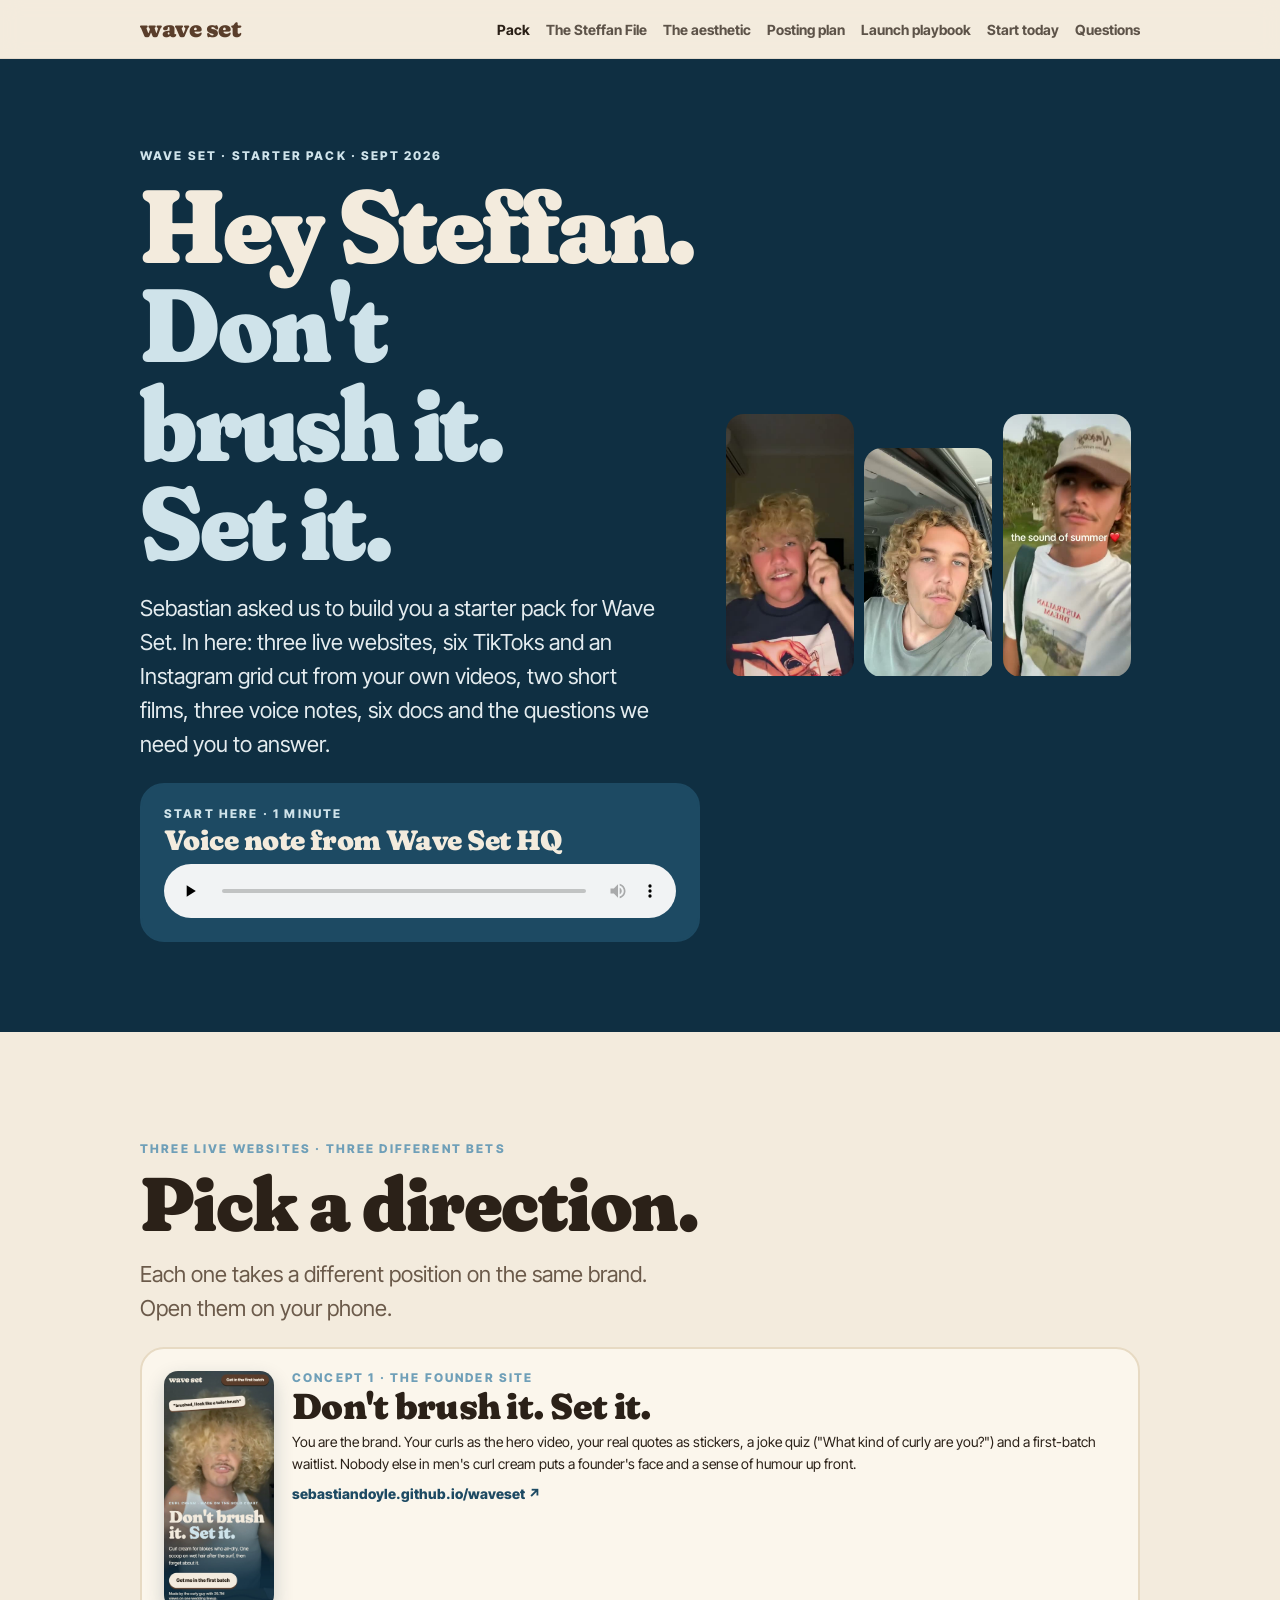
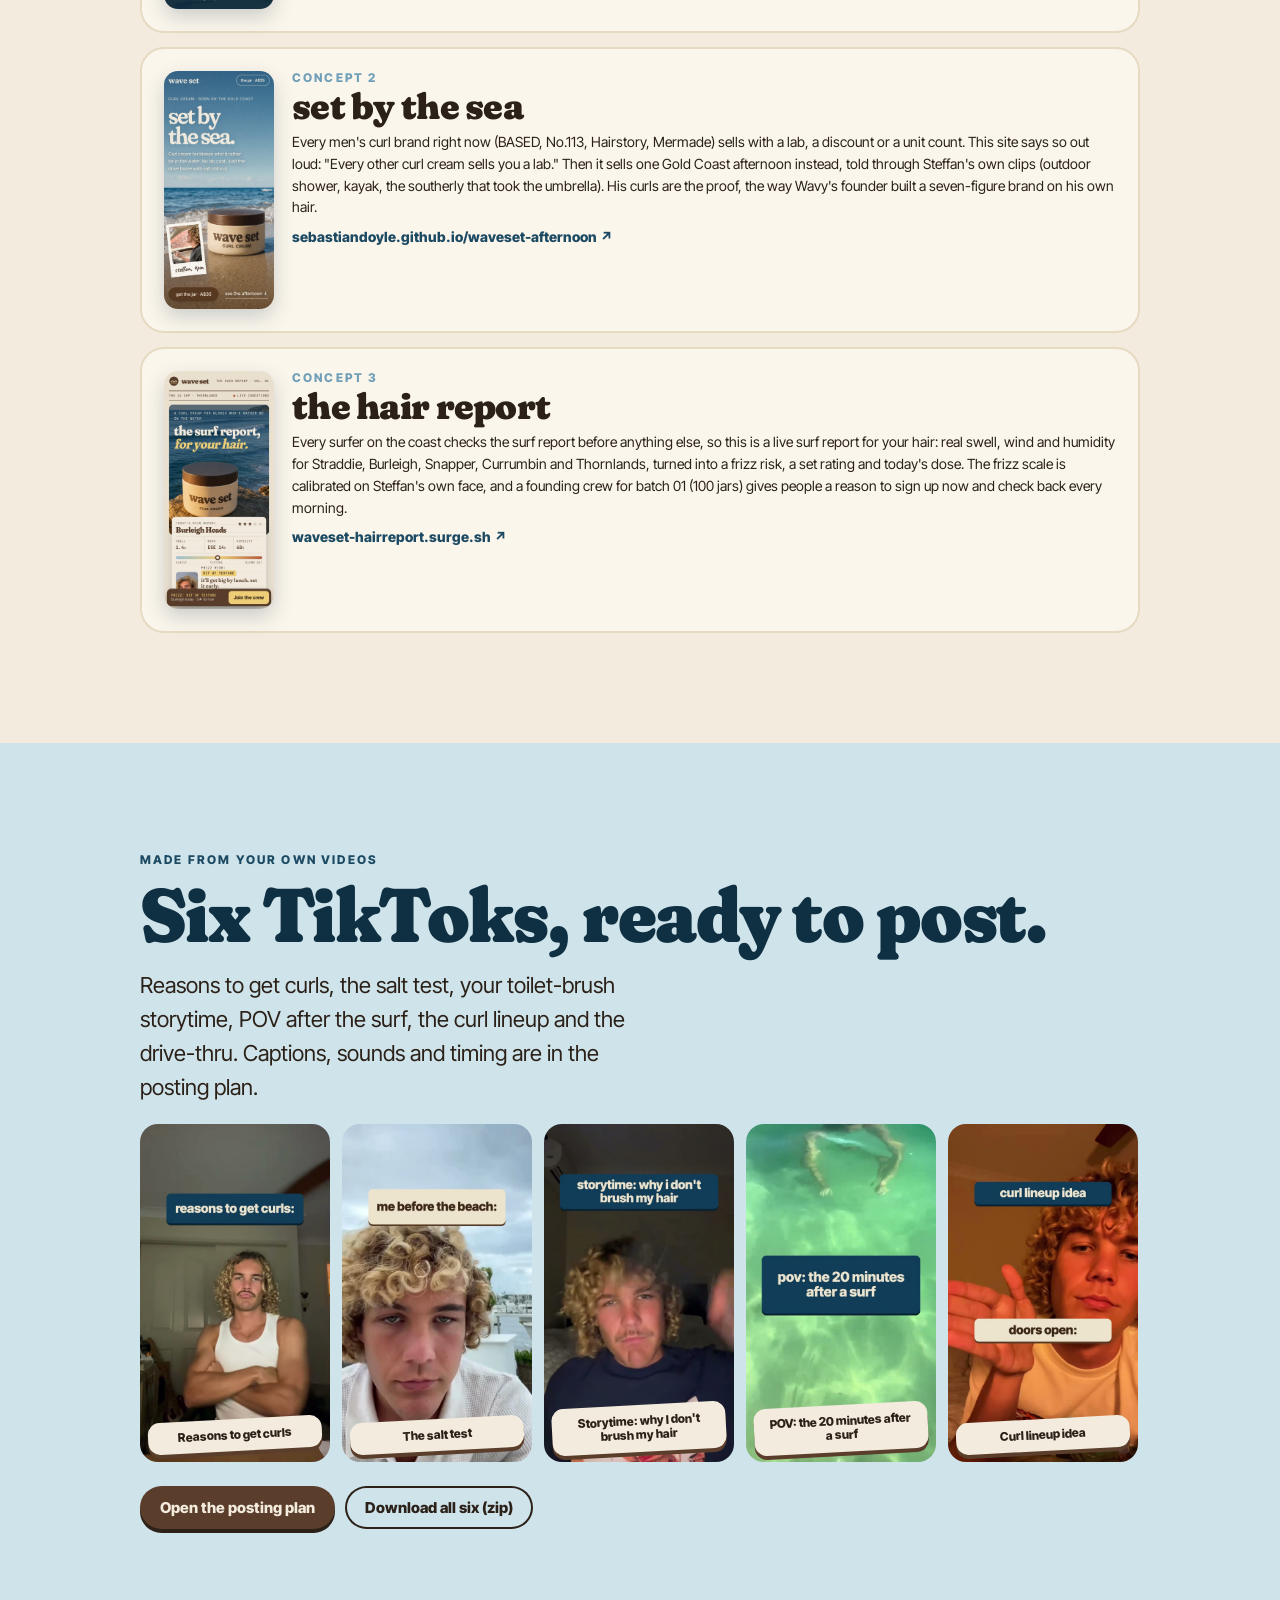
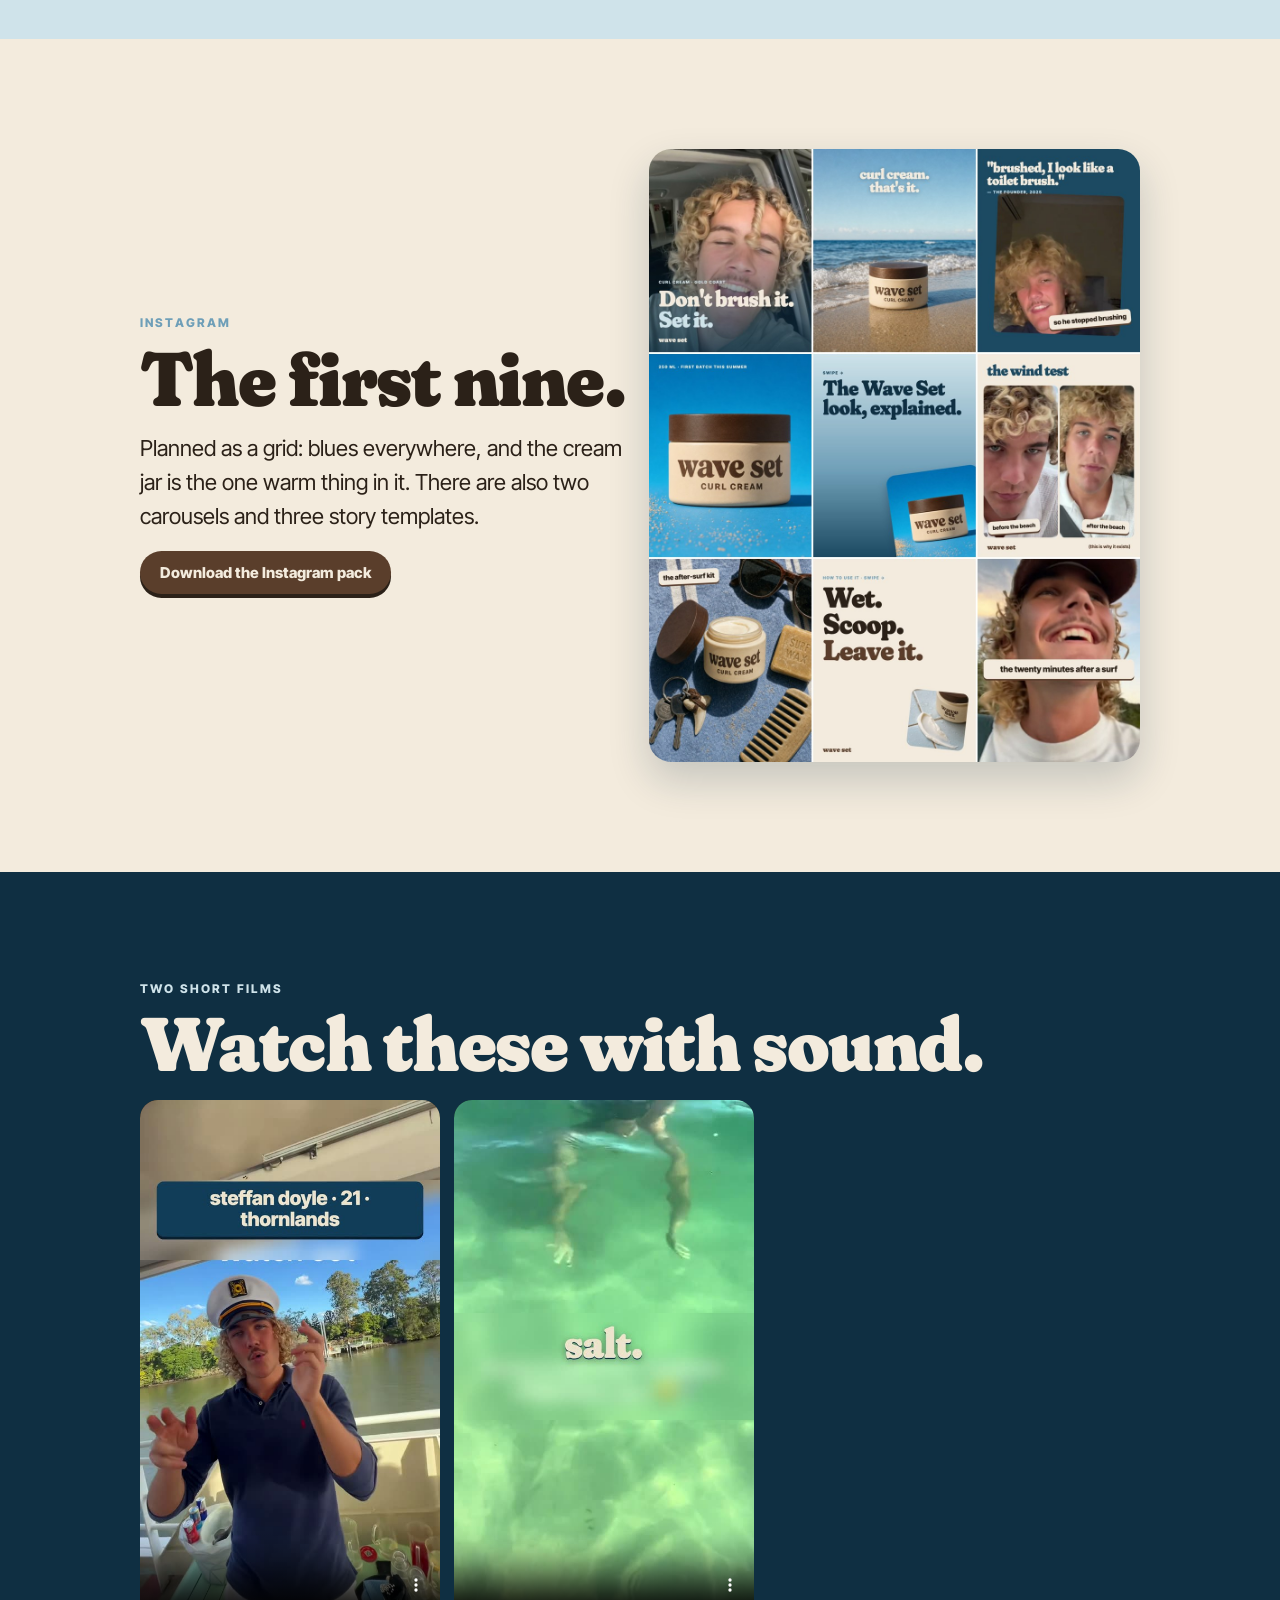
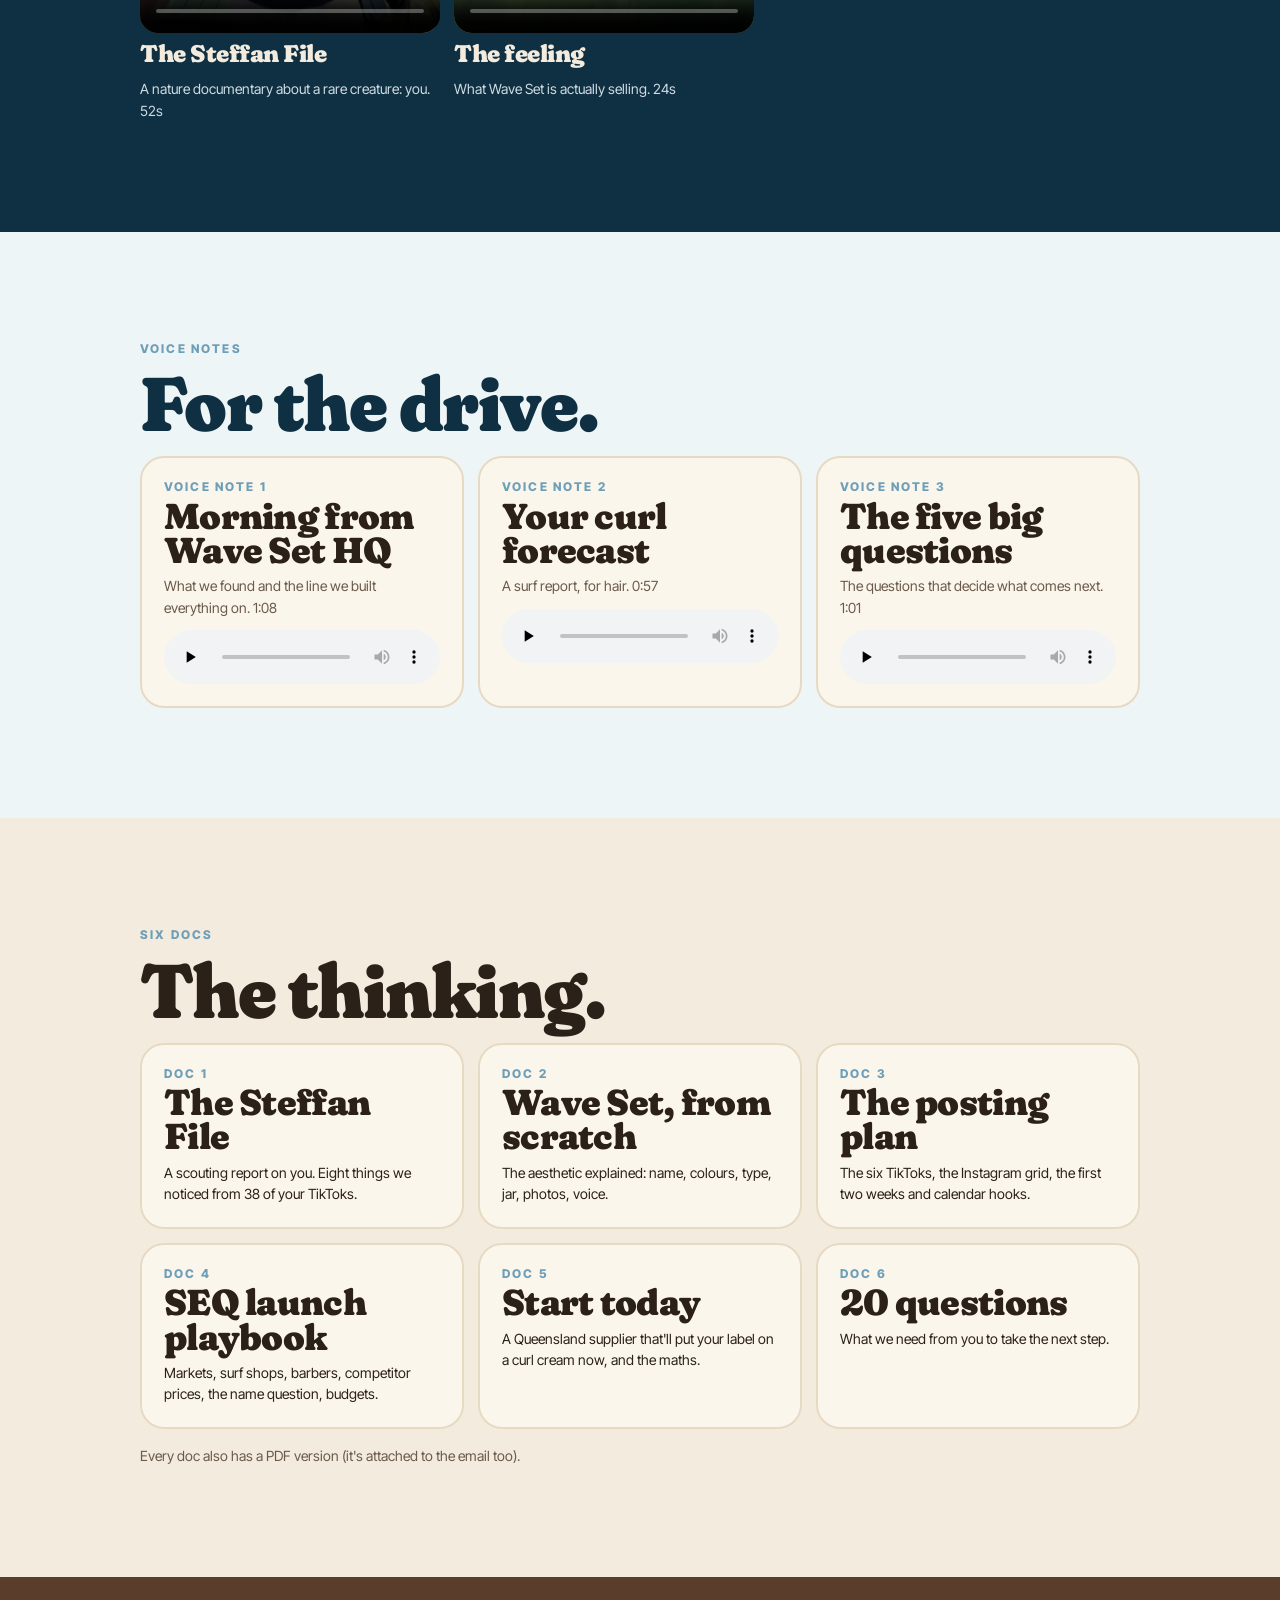
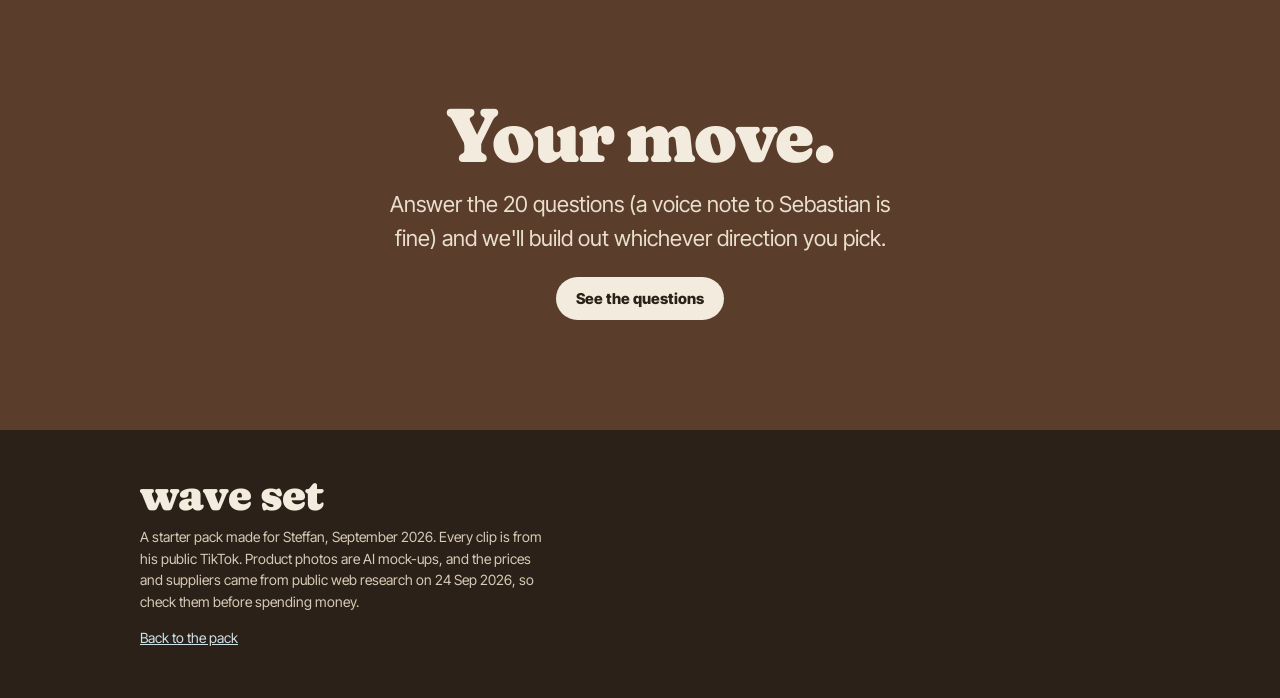
==== index.html @ 89e20f41 "Wave Set starter pack for Steffan Co-Authored-By: Claude Opus 5.5 (1M context) <noreply@anthropic.co" ====
<!doctype html>
<html lang="en-AU"><head><meta charset="utf-8"><meta name="viewport" content="width=device-width, initial-scale=1, viewport-fit=cover">
<meta name="robots" content="noindex, nofollow"><title>Wave Set starter pack</title><meta name="description" content="A Wave Set starter pack for Steffan: websites, TikToks, Instagram, films, voice notes and docs.">
<meta name="theme-color" content="#F3EBDD"><link rel="icon" href="data:image/svg+xml,<svg xmlns='http://www.w3.org/2000/svg' viewBox='0 0 64 64'><rect width='64' height='64' rx='16' fill='%23F3EBDD'/><path d='M8 38c8-10 16-10 24 0s16 10 24 0' stroke='%235A3E2B' stroke-width='7' fill='none' stroke-linecap='round'/></svg>"><link rel="preconnect" href="https://fonts.googleapis.com"><link rel="preconnect" href="https://fonts.gstatic.com" crossorigin><link href="https://fonts.googleapis.com/css2?family=Fraunces:opsz,wght,SOFT,WONK@9..144,400..900,0..100,0..1&family=Inter+Tight:wght@400;500;600;700;800&display=swap" rel="stylesheet"><link rel="stylesheet" href="style.css"></head>
<body>
<header class="top"><div class="wrap"><a class="logo d" href="index.html">wave set</a><nav><a href="index.html" class=on>Pack</a><a href="steffan-file.html">The Steffan File</a><a href="aesthetic.html">The aesthetic</a><a href="posting-plan.html">Posting plan</a><a href="playbook.html">Launch playbook</a><a href="start-today.html">Start today</a><a href="questions.html">Questions</a></nav></div></header>
<style>
.hub-hero{background:var(--deep);color:var(--cream);overflow:hidden;position:relative}
.hub-hero .wrap{display:grid;gap:26px;padding-top:clamp(40px,8vw,90px);padding-bottom:clamp(40px,8vw,90px);position:relative;z-index:2}
.hub-hero h1{color:var(--cream)} .hub-hero h1 em{font-style:normal;color:var(--sky)}
.hub-hero .lede{color:#e4ecef}
.hub-hero .strip{display:flex;gap:10px} .hub-hero .strip video{width:31%;aspect-ratio:9/16;object-fit:cover;border-radius:18px}
.hub-hero audio{width:100%;margin-top:10px}
@media(min-width:760px){.sitecard{grid-template-columns:170px minmax(0,1fr);gap:26px}.sitecard img{width:170px}}
@media(min-width:860px){.hub-hero .wrap{grid-template-columns:1.15fr .85fr;align-items:center}}
.sitecard{display:grid;grid-template-columns:110px minmax(0,1fr);overflow-wrap:anywhere;gap:18px;text-decoration:none;color:var(--ink);align-items:start;transition:transform .15s}
.sitecard:hover{transform:translateY(-3px)}
.sitecard img{border-radius:14px;width:110px;aspect-ratio:390/844;object-fit:cover;object-position:top;box-shadow:0 8px 20px rgba(15,47,66,.2)}
.vrail{display:flex;gap:12px;overflow-x:auto;scroll-snap-type:x mandatory;padding:10px 0 6px;scrollbar-width:none} .vrail::-webkit-scrollbar{display:none}
.vthumb{position:relative;flex:0 0 min(44vw,190px);aspect-ratio:9/16;border-radius:18px;overflow:hidden;scroll-snap-align:start;background:#000}
.vthumb video{width:100%;height:100%;object-fit:cover}
.vthumb .sticker{position:absolute;left:8px;right:8px;bottom:10px;font-size:12px;text-align:center}
.vn audio{width:100%;margin-top:12px}
.doccard{text-decoration:none;color:var(--ink);transition:transform .15s} .doccard:hover{transform:translateY(-3px)}
.films{display:grid;gap:14px;grid-template-columns:1fr 1fr} .films video{width:100%;aspect-ratio:9/16;border-radius:18px;background:#000}
@media(min-width:760px){.films{grid-template-columns:repeat(2,minmax(0,300px))}}
</style>
<header class="hub-hero"><div class="wrap">
 <div><p class="eyebrow" style="color:var(--sky)">Wave Set · starter pack · Sept 2026</p>
 <h1 class="d" style="margin:14px 0 18px;font-size:clamp(46px,12vw,104px)">Hey Steffan.<br><em>Don't brush&nbsp;it. Set&nbsp;it.</em></h1>
 <p class="lede">Sebastian asked us to build you a starter pack for Wave Set. In here: three live websites, six TikToks and an Instagram grid cut from your own videos, two short films, three voice notes, six docs and the questions we need you to answer.</p>
 <div class="card blue" style="margin-top:22px;background:var(--swell);border-color:var(--swell)"><p class="eyebrow" style="color:var(--sky)">Start here · 1 minute</p><p class="d" style="font-size:28px;margin-top:6px">Voice note from Wave Set HQ</p><audio controls preload="none" src="audio/vn1-wave-set-hq.mp3"></audio></div></div>
 <div class="strip"><video src="media/toiletbrush.mp4" autoplay muted loop playsinline poster="media/toiletbrush.jpg"></video><video src="media/strand.mp4" autoplay muted loop playsinline poster="media/strand.jpg" style="margin-top:34px"></video><video src="media/summer.mp4" autoplay muted loop playsinline poster="media/summer.jpg"></video></div>
</div></header>

<section id="sites"><div class="wrap"><p class="eyebrow">Three live websites · three different bets</p><h2 class="d">Pick a direction.</h2>
<p class="lede muted" style="margin-bottom:22px">Each one takes a different position on the same brand. Open them on your phone.</p>
<div class="grid3" style="grid-template-columns:1fr"><a class="card sitecard" href="https://sebastiandoyle.github.io/waveset/" target="_blank" rel="noopener"><img src="img/site1.jpg" alt="" loading="lazy"><div><p class="eyebrow">Concept 1 · the founder site</p><h3 class="d">Don't brush it. Set it.</h3><p class="small">You are the brand. Your curls as the hero video, your real quotes as stickers, a joke quiz ("What kind of curly are you?") and a first-batch waitlist. Nobody else in men's curl cream puts a founder's face and a sense of humour up front.</p><p class="small" style="margin-top:8px;font-weight:800;color:var(--swell)">sebastiandoyle.github.io/waveset ↗</p></div></a><a class="card sitecard" href="https://sebastiandoyle.github.io/waveset-afternoon/" target="_blank" rel="noopener"><img src="img/site2.jpg" alt="" loading="lazy"><div><p class="eyebrow">Concept 2</p><h3 class="d">set by the sea</h3><p class="small">Every men's curl brand right now (BASED, No.113, Hairstory, Mermade) sells with a lab, a discount or a unit count. This site says so out loud: "Every other curl cream sells you a lab." Then it sells one Gold Coast afternoon instead, told through Steffan's own clips (outdoor shower, kayak, the southerly that took the umbrella). His curls are the proof, the way Wavy's founder built a seven-figure brand on his own hair.</p><p class="small" style="margin-top:8px;font-weight:800;color:var(--swell)">sebastiandoyle.github.io/waveset-afternoon ↗</p></div></a><a class="card sitecard" href="https://waveset-hairreport.surge.sh" target="_blank" rel="noopener"><img src="img/site3.jpg" alt="" loading="lazy"><div><p class="eyebrow">Concept 3</p><h3 class="d">the hair report</h3><p class="small">Every surfer on the coast checks the surf report before anything else, so this is a live surf report for your hair: real swell, wind and humidity for Straddie, Burleigh, Snapper, Currumbin and Thornlands, turned into a frizz risk, a set rating and today's dose. The frizz scale is calibrated on Steffan's own face, and a founding crew for batch 01 (100 jars) gives people a reason to sign up now and check back every morning.</p><p class="small" style="margin-top:8px;font-weight:800;color:var(--swell)">waveset-hairreport.surge.sh ↗</p></div></a></div></div></section>

<section id="tiktoks" style="background:var(--sky)"><div class="wrap"><p class="eyebrow" style="color:var(--swell)">Made from your own videos</p><h2 class="d" style="color:var(--deep)">Six TikToks, ready to post.</h2>
<p class="lede" style="margin-bottom:10px">Reasons to get curls, the salt test, your toilet-brush storytime, POV after the surf, the curl lineup and the drive-thru. Captions, sounds and timing are in the posting plan.</p>
<div class="vrail"><a href="posting-plan.html" class="vthumb"><video src="video/01-reasons-to-get-curls.mp4" poster="video/01-reasons-to-get-curls.jpg" muted loop playsinline preload="none"></video><span class="sticker">Reasons to get curls</span></a><a href="posting-plan.html" class="vthumb"><video src="video/02-salt-test.mp4" poster="video/02-salt-test.jpg" muted loop playsinline preload="none"></video><span class="sticker">The salt test</span></a><a href="posting-plan.html" class="vthumb"><video src="video/03-storytime-toilet-brush.mp4" poster="video/03-storytime-toilet-brush.jpg" muted loop playsinline preload="none"></video><span class="sticker">Storytime: why I don't brush my hair</span></a><a href="posting-plan.html" class="vthumb"><video src="video/04-pov-after-the-surf.mp4" poster="video/04-pov-after-the-surf.jpg" muted loop playsinline preload="none"></video><span class="sticker">POV: the 20 minutes after a surf</span></a><a href="posting-plan.html" class="vthumb"><video src="video/05-curl-lineup.mp4" poster="video/05-curl-lineup.jpg" muted loop playsinline preload="none"></video><span class="sticker">Curl lineup idea</span></a><a href="posting-plan.html" class="vthumb"><video src="video/06-drive-thru.mp4" poster="video/06-drive-thru.jpg" muted loop playsinline preload="none"></video><span class="sticker">The drive-thru</span></a></div><p style="margin-top:18px"><a class="btn" href="posting-plan.html">Open the posting plan</a> <a class="btn ghost" href="dl/wave-set-tiktoks.zip" download style="margin-left:6px">Download all six (zip)</a></p></div></section>

<section id="instagram"><div class="wrap"><div class="grid2" style="align-items:center"><div><p class="eyebrow">Instagram</p><h2 class="d">The first nine.</h2><p class="lede">Planned as a grid: blues everywhere, and the cream jar is the one warm thing in it. There are also two carousels and three story templates.</p><p style="margin-top:18px"><a class="btn" href="dl/wave-set-instagram-pack.zip" download>Download the Instagram pack</a></p></div>
<img src="ig/grid-preview.jpg" alt="The planned Instagram grid" style="border-radius:22px;box-shadow:0 18px 40px rgba(15,47,66,.2)" loading="lazy"></div></div></section>

<section id="films" style="background:var(--deep);color:var(--cream)"><div class="wrap"><p class="eyebrow" style="color:var(--sky)">Two short films</p><h2 class="d">Watch these with sound.</h2>
<div class="films" style="margin-top:20px"><div><video src="video/the-steffan-file.mp4" poster="video/the-steffan-file.jpg" controls playsinline preload="none"></video><p class="d" style="font-size:24px;margin-top:10px">The Steffan File</p><p class="small" style="color:#cfdbe2">A nature documentary about a rare creature: you. 52s</p></div>
<div><video src="video/the-feeling.mp4" poster="video/the-feeling.jpg" controls playsinline preload="none"></video><p class="d" style="font-size:24px;margin-top:10px">The feeling</p><p class="small" style="color:#cfdbe2">What Wave Set is actually selling. 24s</p></div></div></div></section>

<section id="voice" style="background:var(--foam)"><div class="wrap"><p class="eyebrow">Voice notes</p><h2 class="d" style="color:var(--deep)">For the drive.</h2><div class="grid3"><div class="card vn"><p class="eyebrow">Voice note 1</p><h3 class="d">Morning from Wave Set HQ</h3><p class="small muted">What we found and the line we built everything on. 1:08</p><audio controls preload="none" src="audio/vn1-wave-set-hq.mp3"></audio></div><div class="card vn"><p class="eyebrow">Voice note 2</p><h3 class="d">Your curl forecast</h3><p class="small muted">A surf report, for hair. 0:57</p><audio controls preload="none" src="audio/vn2-curl-forecast.mp3"></audio></div><div class="card vn"><p class="eyebrow">Voice note 3</p><h3 class="d">The five big questions</h3><p class="small muted">The questions that decide what comes next. 1:01</p><audio controls preload="none" src="audio/vn3-five-questions.mp3"></audio></div></div></div></section>

<section id="docs"><div class="wrap"><p class="eyebrow">Six docs</p><h2 class="d">The thinking.</h2><div class="grid3"><a class="card doccard" href="steffan-file.html"><p class="eyebrow">Doc 1</p><h3 class="d">The Steffan File</h3><p class="small">A scouting report on you. Eight things we noticed from 38 of your TikToks.</p></a><a class="card doccard" href="aesthetic.html"><p class="eyebrow">Doc 2</p><h3 class="d">Wave Set, from scratch</h3><p class="small">The aesthetic explained: name, colours, type, jar, photos, voice.</p></a><a class="card doccard" href="posting-plan.html"><p class="eyebrow">Doc 3</p><h3 class="d">The posting plan</h3><p class="small">The six TikToks, the Instagram grid, the first two weeks and calendar hooks.</p></a><a class="card doccard" href="playbook.html"><p class="eyebrow">Doc 4</p><h3 class="d">SEQ launch playbook</h3><p class="small">Markets, surf shops, barbers, competitor prices, the name question, budgets.</p></a><a class="card doccard" href="start-today.html"><p class="eyebrow">Doc 5</p><h3 class="d">Start today</h3><p class="small">A Queensland supplier that'll put your label on a curl cream now, and the maths.</p></a><a class="card doccard" href="questions.html"><p class="eyebrow">Doc 6</p><h3 class="d">20 questions</h3><p class="small">What we need from you to take the next step.</p></a></div>
<p class="small muted" style="margin-top:16px">Every doc also has a PDF version (it's attached to the email too).</p></div></section>

<section style="background:var(--brown);color:var(--cream);text-align:center"><div class="wrap narrow"><h2 class="d" style="color:var(--cream)">Your move.</h2><p class="lede" style="margin:0 auto 22px;color:#eadfcd">Answer the 20 questions (a voice note to Sebastian is fine) and we'll build out whichever direction you pick.</p><a class="btn light" href="questions.html">See the questions</a></div></section>
<script>
const io=new IntersectionObserver(es=>es.forEach(e=>{const v=e.target;if(e.isIntersecting){v.play().catch(()=>{})}else v.pause()}),{threshold:.4});
document.querySelectorAll('.vthumb video').forEach(v=>io.observe(v));
</script>
<footer><div class="wrap"><p class="d">wave set</p><p style="margin-top:10px;max-width:52ch">A starter pack made for Steffan, September 2026. Every clip is from his public TikTok. Product photos are AI mock-ups, and the prices and suppliers came from public web research on 24 Sep 2026, so check them before spending money.</p>
<p class="noprint" style="margin-top:14px"><a href="index.html">Back to the pack</a></p></div></footer>
</body></html>
---- style.css ----
:root{
  --ocean:#6F9FB8; --sky:#CFE3EA; --foam:#EEF5F7; --swell:#1D4A63; --deep:#0F2F42;
  --cream:#F3EBDD; --sand:#E7DAC3; --paper:#FBF6EC; --brown:#5A3E2B; --ink:#2B2118; --muted:#6b5a4a;
  --pad:clamp(16px,4.5vw,40px); --r:22px;
  --display:'Fraunces',Georgia,serif; --body:'Inter Tight',system-ui,-apple-system,sans-serif;
}
*{box-sizing:border-box;margin:0;padding:0}
html{-webkit-text-size-adjust:100%;scroll-behavior:smooth}
body{background:var(--cream);color:var(--ink);font:17px/1.55 var(--body);overflow-x:hidden}
img,video,audio{display:block;max-width:100%}
a{color:var(--swell)}
.d{font-family:var(--display);font-variation-settings:'SOFT' 100,'WONK' 1;font-weight:900;letter-spacing:-.02em;line-height:.95}
.wrap{max-width:1080px;margin:0 auto;padding:0 var(--pad)}
.narrow{max-width:760px}
.eyebrow{font:800 12px/1.2 var(--body);letter-spacing:.18em;text-transform:uppercase;color:var(--ocean)}
.btn{display:inline-flex;align-items:center;gap:8px;border:0;cursor:pointer;font:800 15px/1 var(--body);padding:14px 20px;border-radius:999px;background:var(--brown);color:var(--cream);text-decoration:none;box-shadow:0 4px 0 var(--ink)}
.btn.light{background:var(--cream);color:var(--ink);box-shadow:0 4px 0 var(--brown)}
.btn.ghost{background:transparent;color:var(--ink);box-shadow:inset 0 0 0 2px var(--ink)}
.sticker{display:inline-block;background:var(--cream);color:var(--ink);font:800 15px/1.2 var(--body);padding:9px 13px;border-radius:12px;box-shadow:0 4px 0 var(--brown);transform:rotate(-3deg)}

.top{position:sticky;top:0;z-index:40;background:rgba(243,235,221,.92);backdrop-filter:blur(10px);-webkit-backdrop-filter:blur(10px);border-bottom:1px solid rgba(43,33,24,.08)}
.top .wrap{display:flex;align-items:center;justify-content:space-between;height:58px;gap:12px}
.top .logo{font-size:24px;color:var(--brown);text-decoration:none}
.top nav{display:flex;gap:16px;overflow-x:auto;scrollbar-width:none;font:700 14px var(--body)}
.top nav::-webkit-scrollbar{display:none}
.top nav a{color:var(--ink);text-decoration:none;white-space:nowrap;opacity:.75}
.top nav a:hover,.top nav a.on{opacity:1;text-decoration:underline;text-underline-offset:4px}
@media (max-width:720px){.top nav{display:none}}

section{padding:clamp(56px,9vw,110px) 0}
h1{font-size:clamp(52px,13vw,120px)}
h2{font-size:clamp(40px,9vw,76px);margin:12px 0 16px}
h3{font-size:clamp(26px,5.5vw,36px);margin:4px 0 8px}
p+p{margin-top:12px}
.lede{font-size:clamp(18px,4.4vw,22px);max-width:40ch}
.muted{color:var(--muted)}
.small{font-size:14px}

.grid2{display:grid;gap:18px}
.grid3{display:grid;gap:14px}
@media (min-width:760px){.grid2{grid-template-columns:1fr 1fr}.grid3{grid-template-columns:repeat(3,1fr)}}

.card{background:var(--paper);border:2px solid var(--sand);border-radius:24px;padding:22px}
.card.blue{background:var(--deep);border-color:var(--deep);color:var(--cream)}
.card.blue a{color:var(--sky)}

/* doc pages */
.doc-hero{background:var(--ocean);color:var(--cream);padding:clamp(48px,9vw,100px) 0 clamp(36px,6vw,64px)}
.doc-hero h1{color:var(--cream)}
.doc-hero .lede{color:#f5efe4;margin-top:16px}
.doc{padding:40px 0 90px}
.doc h2{font-size:clamp(34px,7vw,56px);margin:56px 0 14px;color:var(--deep)}
.doc h3{color:var(--brown)}
.doc ul,.doc ol{padding-left:22px;margin:10px 0}
.doc li{margin:6px 0}
.doc .card{margin:16px 0}
.doc img.full{border-radius:22px;margin:18px 0;width:100%}
.tbl{width:100%;overflow-x:auto;margin:14px 0;-webkit-overflow-scrolling:touch}
table{border-collapse:collapse;width:100%;min-width:560px;font-size:15px;background:var(--paper);border-radius:16px;overflow:hidden}
th,td{text-align:left;padding:10px 12px;border-bottom:1px solid var(--sand);vertical-align:top}
th{background:var(--sand);font:800 12px var(--body);letter-spacing:.08em;text-transform:uppercase}
tr.hl td{background:#e6f0f4;font-weight:700}
.src{font-size:12px;color:var(--muted);margin-top:6px}
.src a{color:var(--muted)}
.callout{border-left:6px solid var(--brown);background:var(--paper);padding:16px 18px;border-radius:0 18px 18px 0;margin:18px 0}
.swatches{display:grid;grid-template-columns:repeat(auto-fit,minmax(120px,1fr));gap:10px;margin:16px 0}
.sw{border-radius:18px;height:130px;padding:12px;display:flex;flex-direction:column;justify-content:flex-end;font:800 13px/1.3 var(--body)}
.pill{display:inline-block;font:800 12px var(--body);letter-spacing:.08em;text-transform:uppercase;padding:6px 10px;border-radius:999px;background:var(--sky);color:var(--deep)}

footer{background:var(--ink);color:#d8cbb6;padding:44px 0 50px;font-size:14px}
footer .d{font-size:44px;color:var(--cream)}
footer a{color:var(--sky)}

@media print{
  .top,footer .noprint,.noprint{display:none!important}
  body{background:#fff;font-size:12.5px}
  .doc-hero{padding:10px 0 16px;background:none!important;color:var(--ink)}
  .doc-hero h1{color:var(--brown)!important;font-size:54px}
  .doc-hero .lede{color:var(--ink)!important}
  .doc-hero .eyebrow{color:var(--ocean)!important}
  section,.doc{padding:18px 0}
  .card,.callout,table,img{break-inside:avoid}
  h2{break-after:avoid}
}
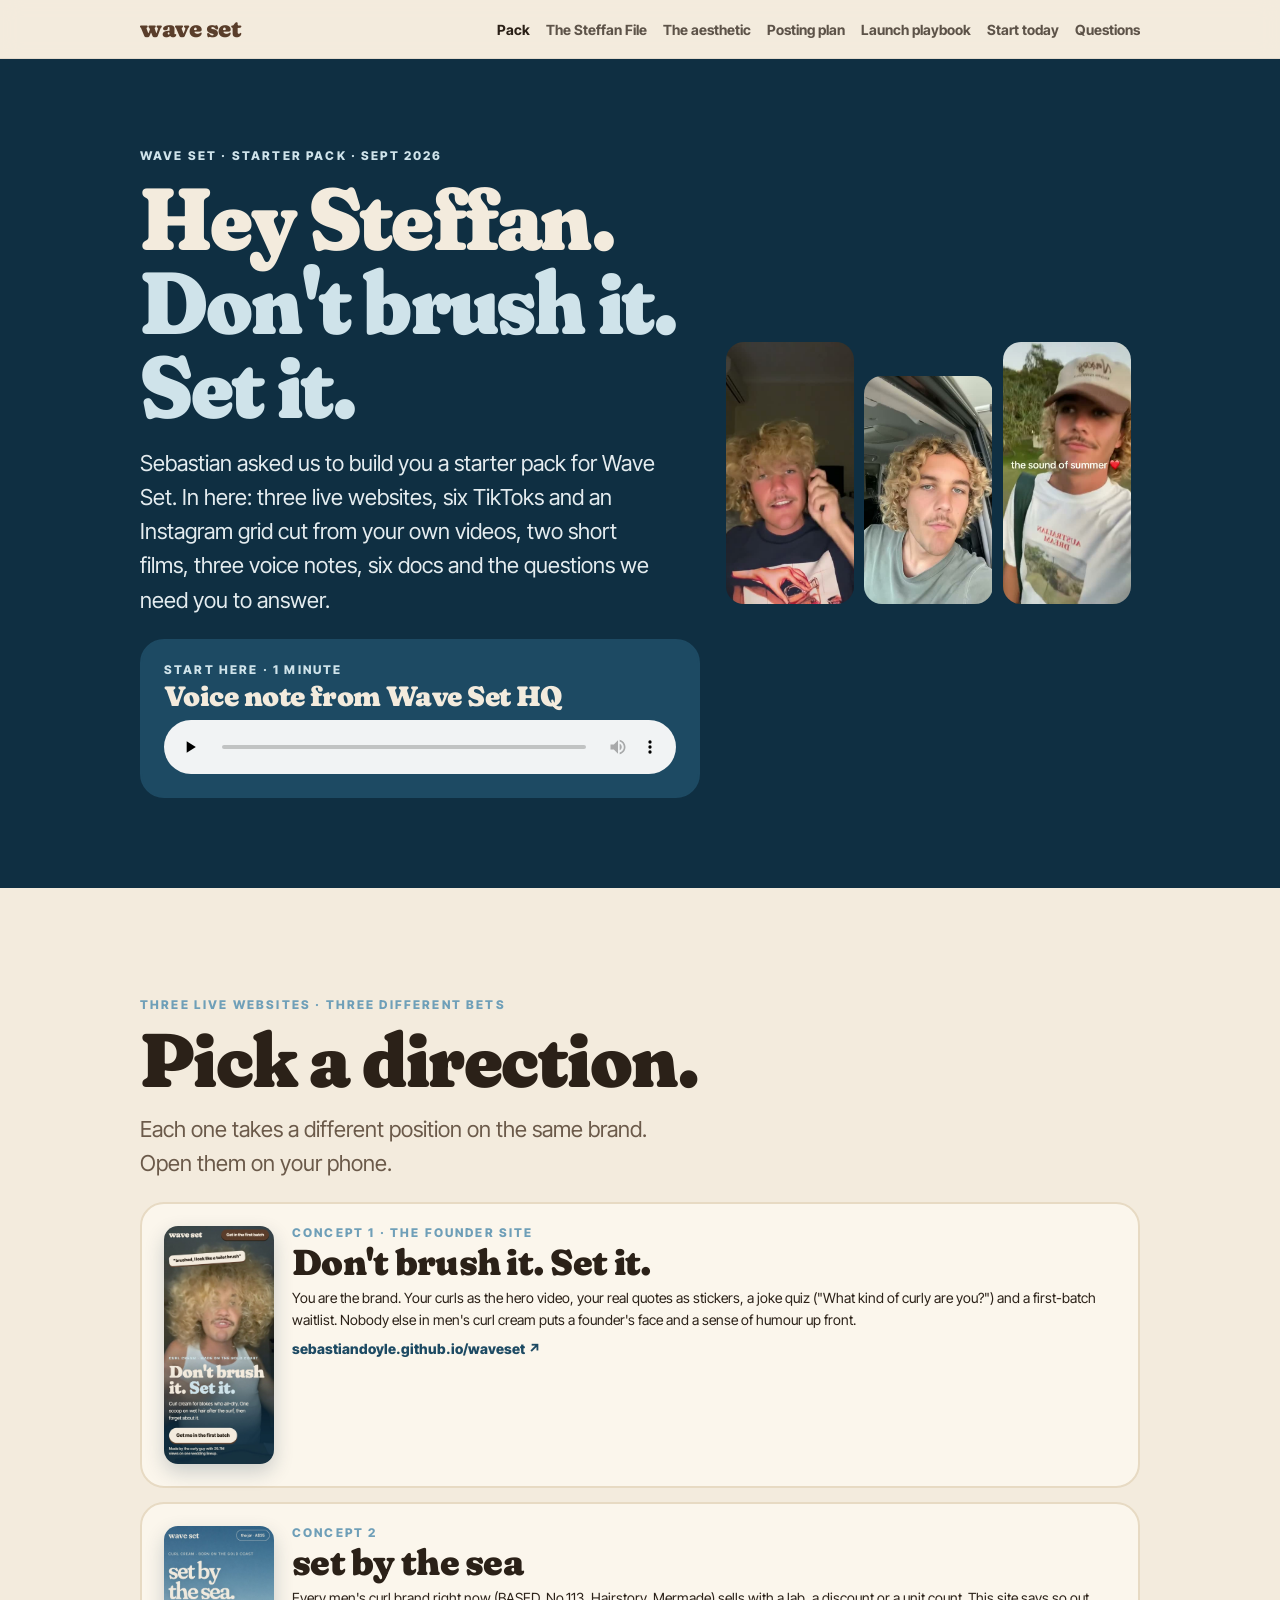
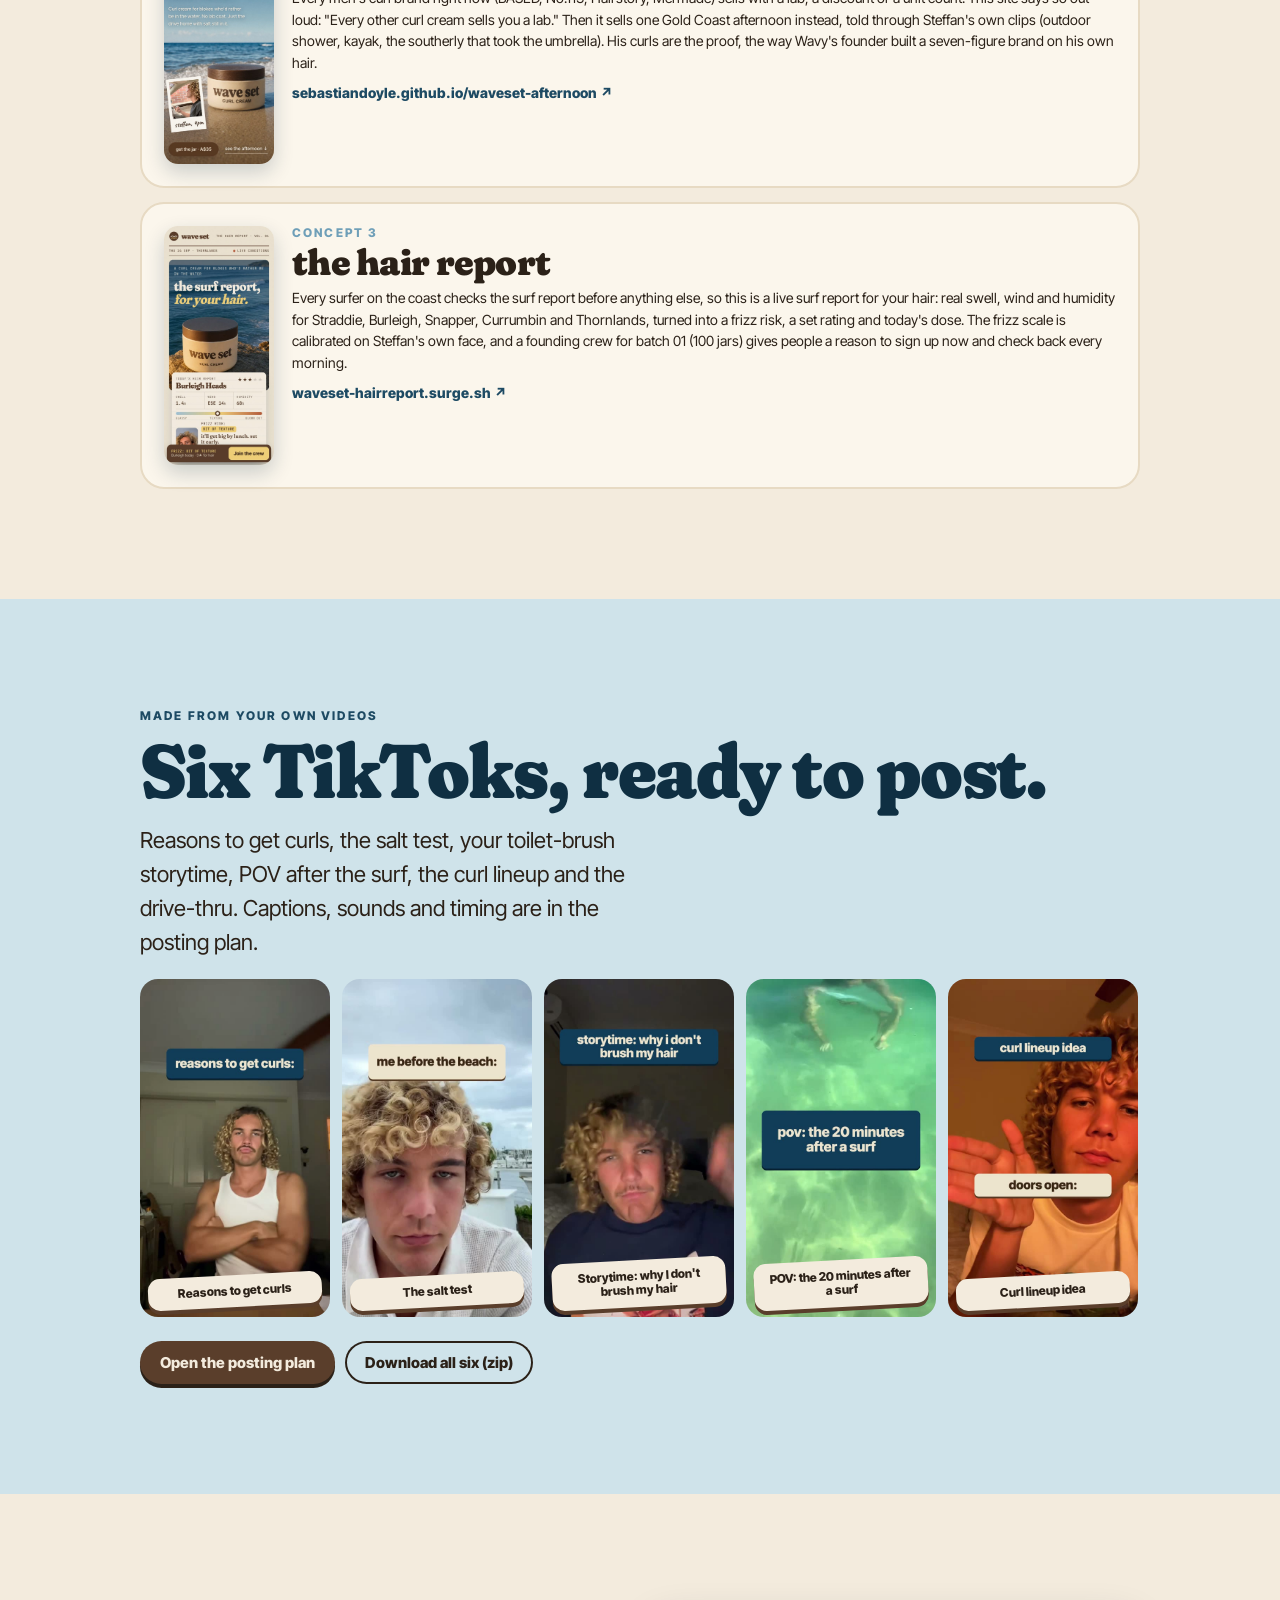
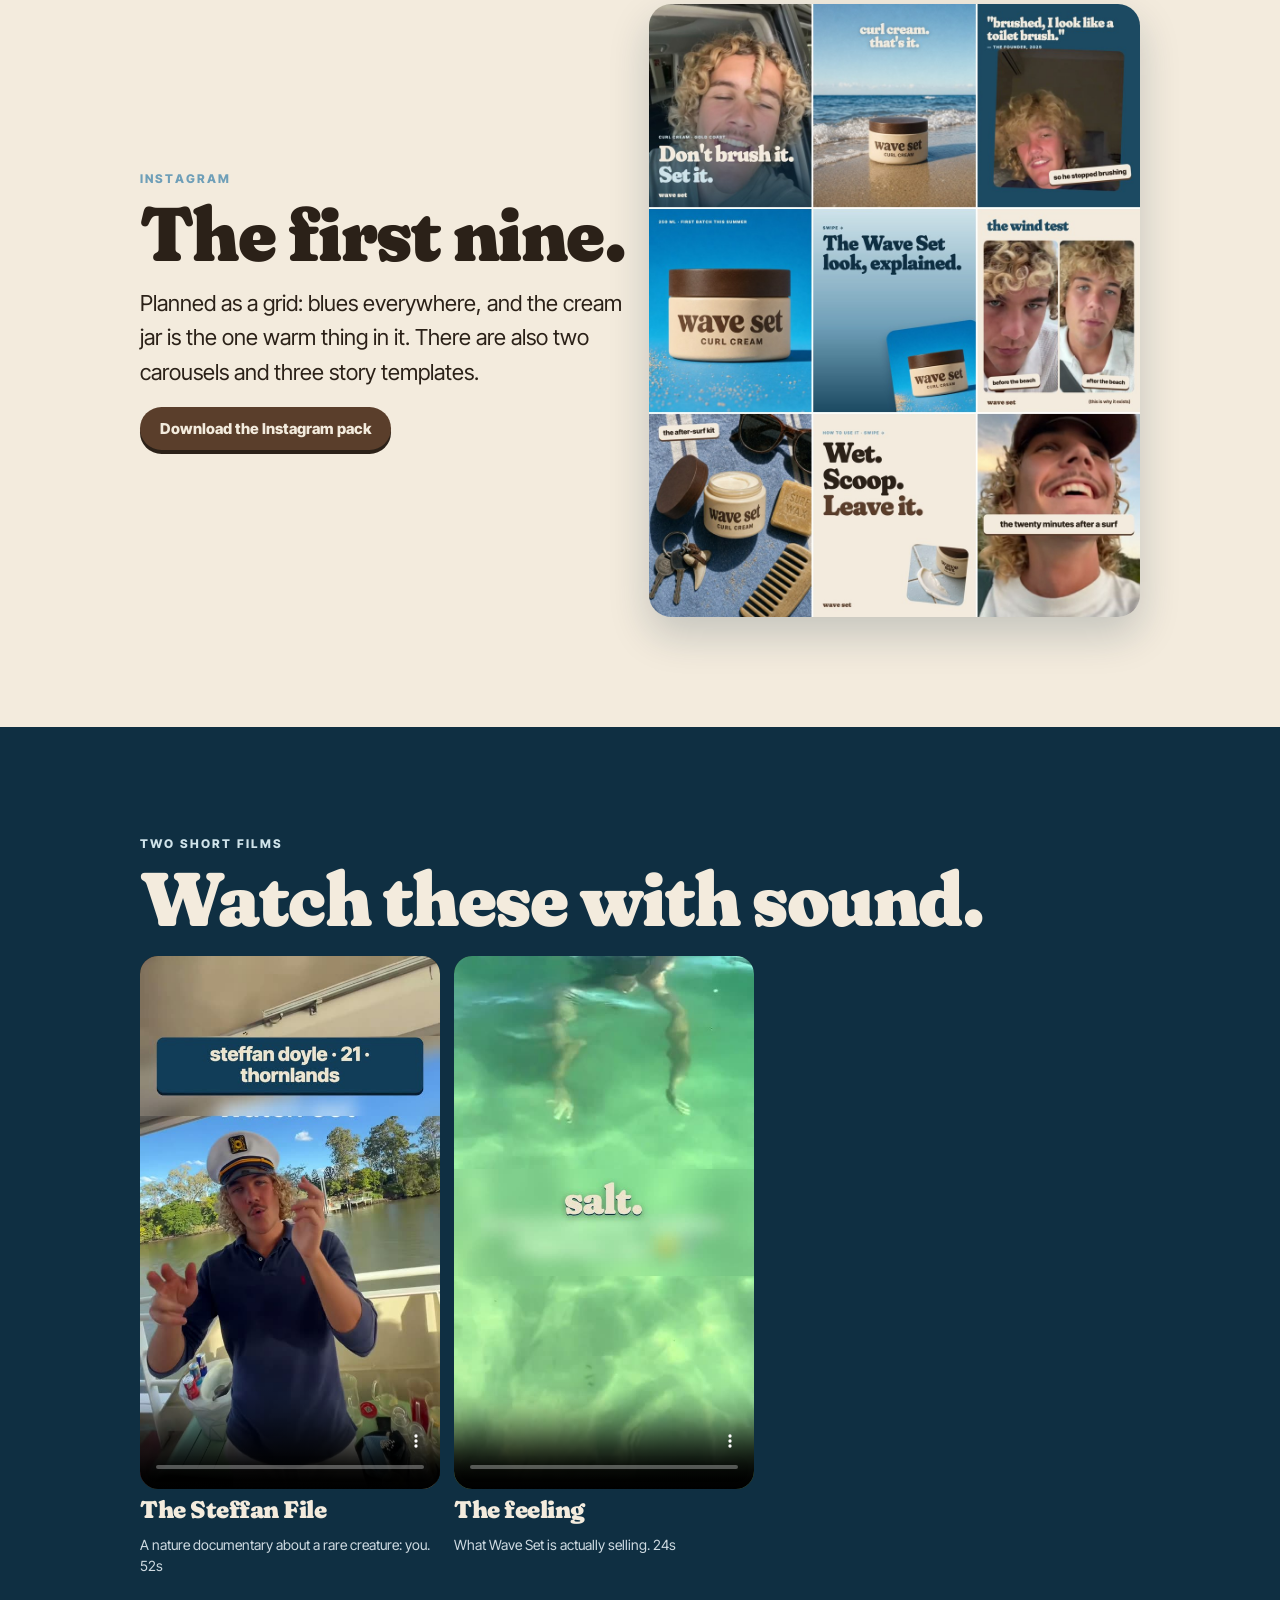
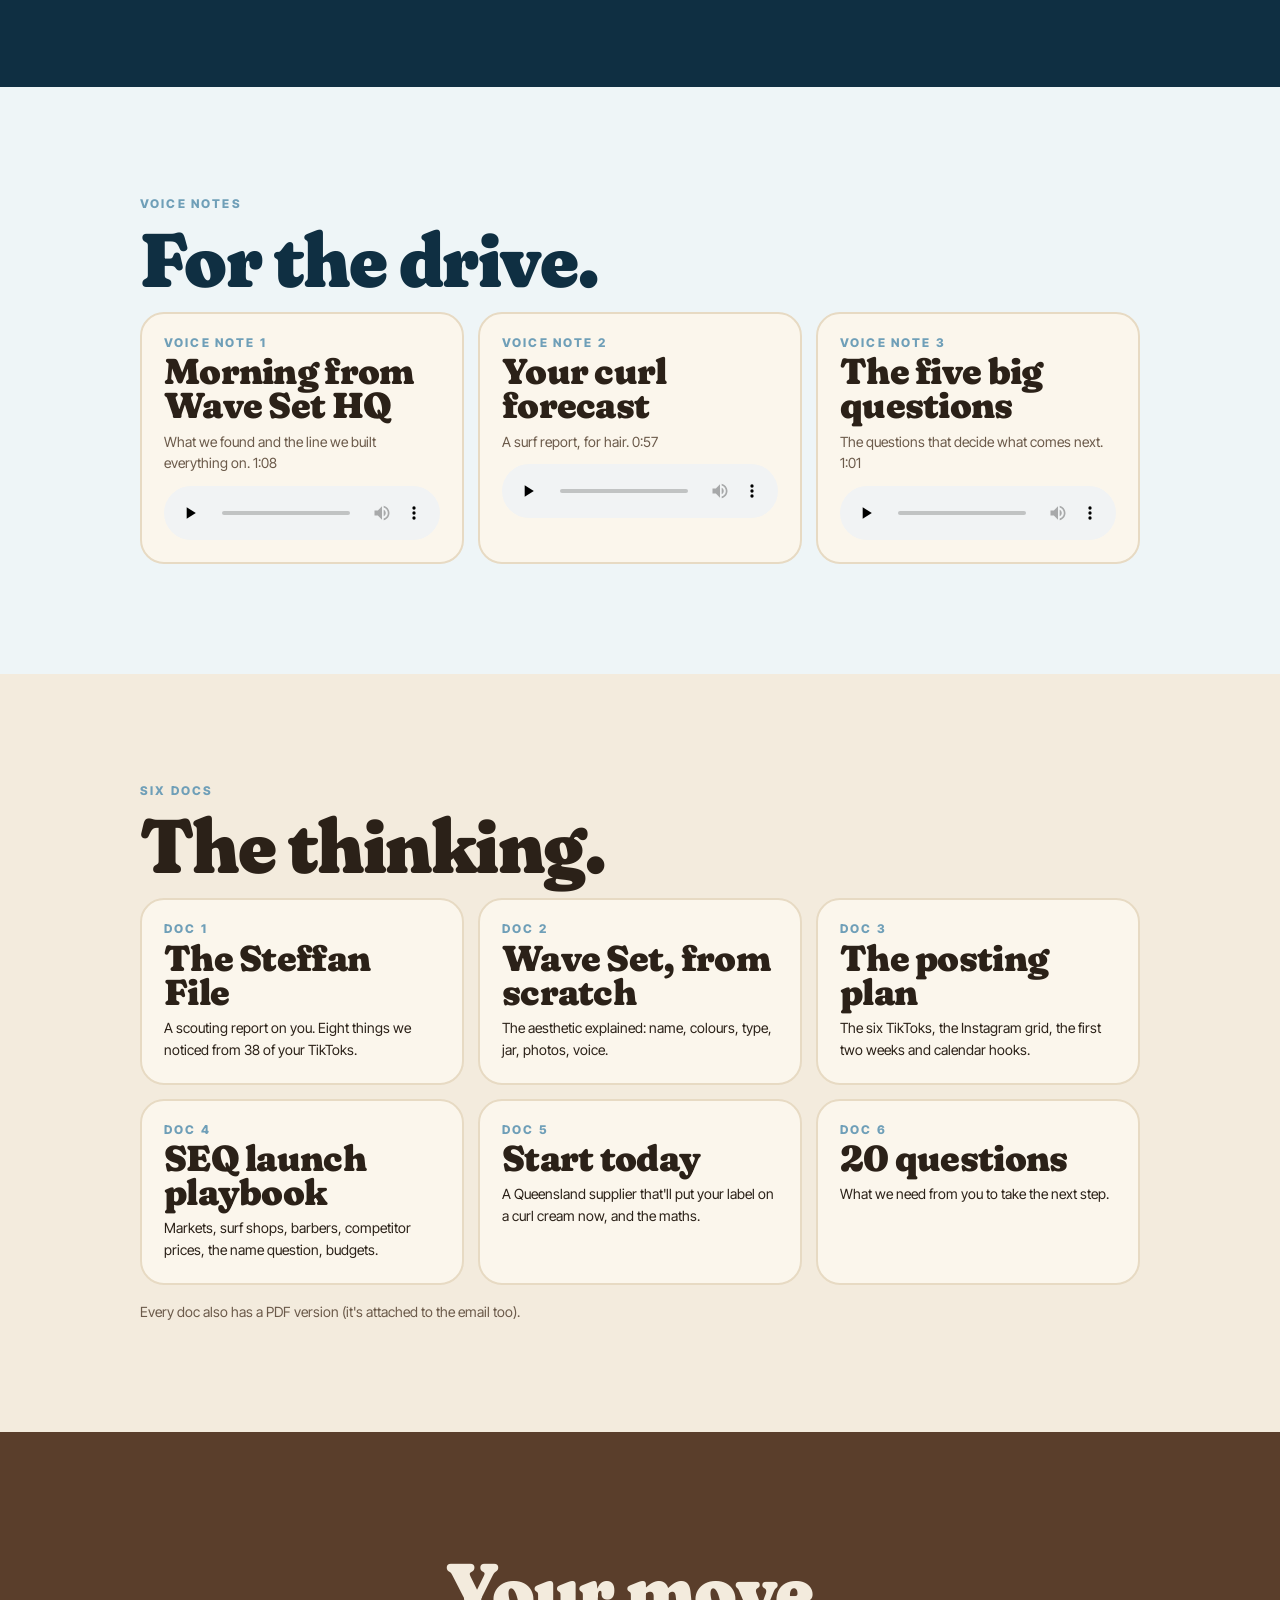
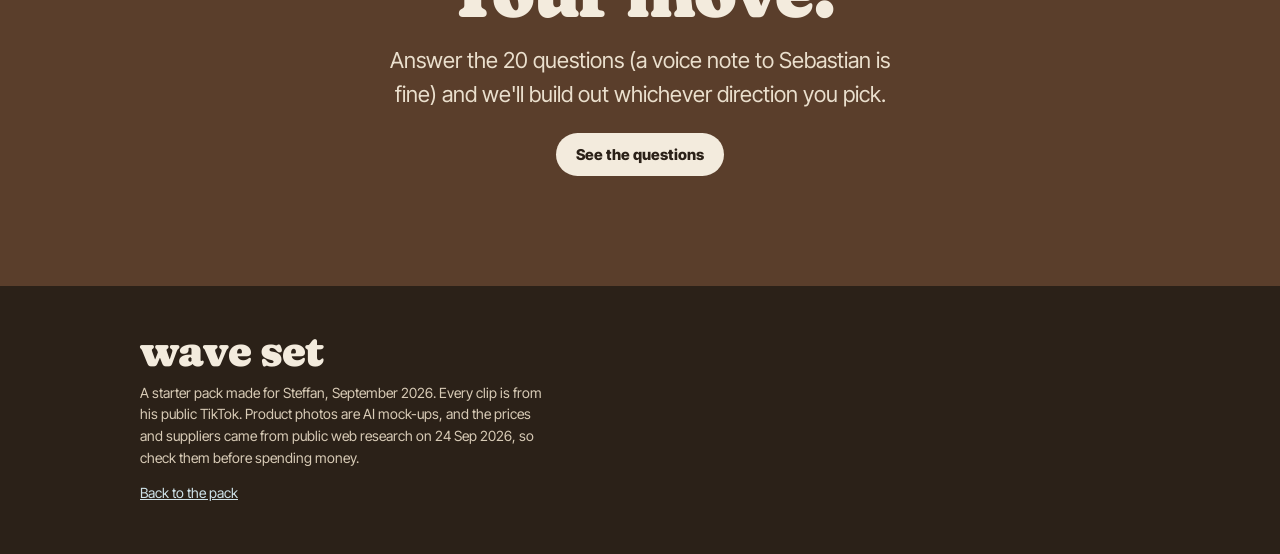
==== commit dfa41482: "Tune hub headline size Co-Authored-By: Claude Opus 5.5 (1M context) <noreply@anthropic.com>" ====
--- a/index.html
+++ b/index.html
@@ -27,7 +27,7 @@
 </style>
 <header class="hub-hero"><div class="wrap">
  <div><p class="eyebrow" style="color:var(--sky)">Wave Set · starter pack · Sept 2026</p>
- <h1 class="d" style="margin:14px 0 18px;font-size:clamp(46px,12vw,104px)">Hey Steffan.<br><em>Don't brush&nbsp;it. Set&nbsp;it.</em></h1>
+ <h1 class="d" style="margin:14px 0 18px;font-size:clamp(46px,11vw,88px)">Hey Steffan.<br><em>Don't brush&nbsp;it. Set&nbsp;it.</em></h1>
  <p class="lede">Sebastian asked us to build you a starter pack for Wave Set. In here: three live websites, six TikToks and an Instagram grid cut from your own videos, two short films, three voice notes, six docs and the questions we need you to answer.</p>
  <div class="card blue" style="margin-top:22px;background:var(--swell);border-color:var(--swell)"><p class="eyebrow" style="color:var(--sky)">Start here · 1 minute</p><p class="d" style="font-size:28px;margin-top:6px">Voice note from Wave Set HQ</p><audio controls preload="none" src="audio/vn1-wave-set-hq.mp3"></audio></div></div>
  <div class="strip"><video src="media/toiletbrush.mp4" autoplay muted loop playsinline poster="media/toiletbrush.jpg"></video><video src="media/strand.mp4" autoplay muted loop playsinline poster="media/strand.jpg" style="margin-top:34px"></video><video src="media/summer.mp4" autoplay muted loop playsinline poster="media/summer.jpg"></video></div>
